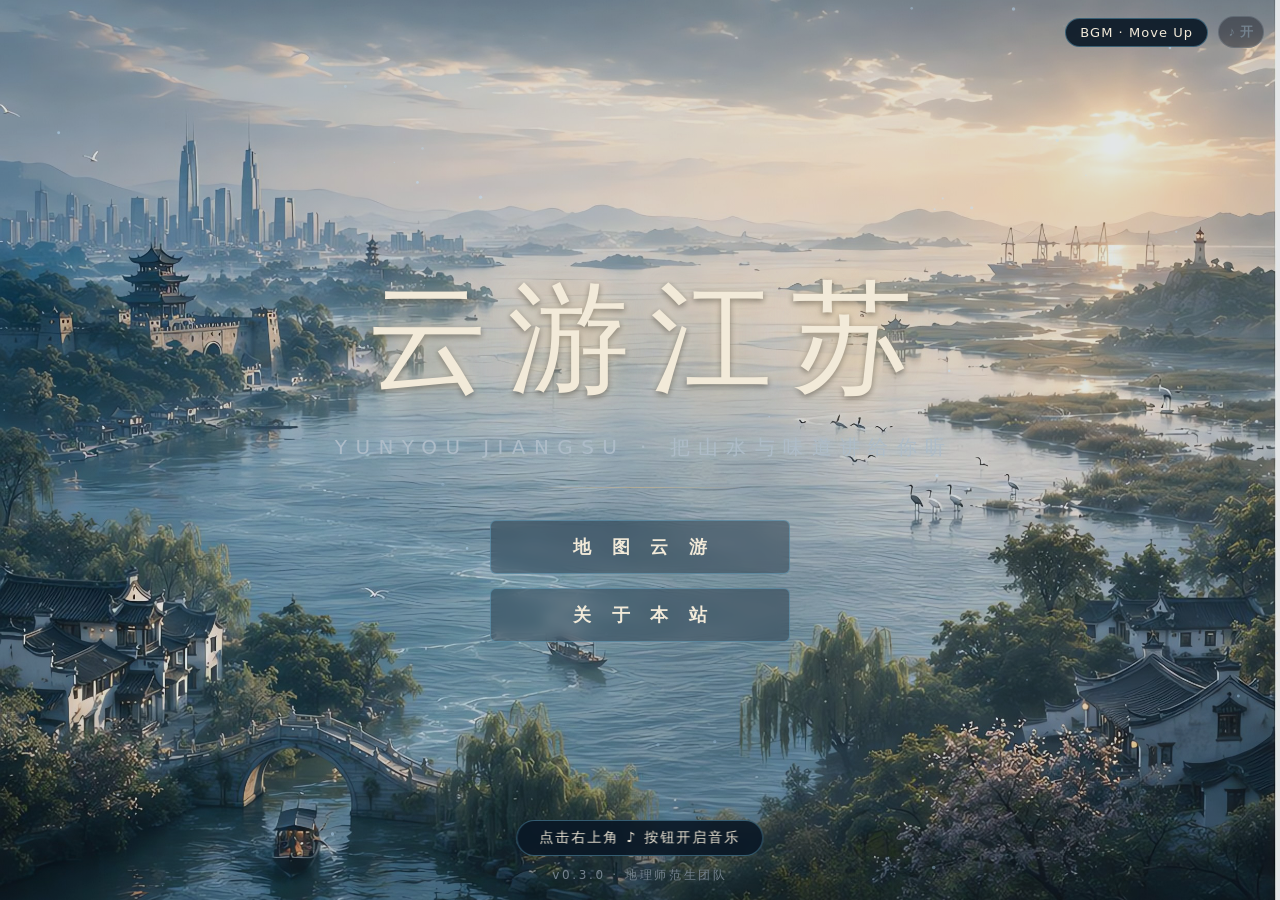
==== index.html @ f04513d7 "auto update" ====
<!DOCTYPE html>
<html lang="zh-CN">
<head>
<meta charset="UTF-8">
<meta name="viewport" content="width=device-width, initial-scale=1.0">
<title>云游江苏 · 把山水与味道讲给你听</title>
<link rel="stylesheet" href="yunyou_style.css">
</head>
<body>

<!-- ========== 视图1：主菜单 ========== -->
<div id="viewMenu" class="view active">
  <div id="bg"></div>
  <div id="bgLeft"></div>
  <div id="bgRight"></div>
  <div id="bgSplit"></div>
  <canvas id="stars"></canvas>

  <div id="menu">
    <div id="logo">
      <h1 id="siteTitle">云游江苏</h1>
      <div class="en" id="siteSubtitle">YUNYOU JIANGSU · 把山水与味道讲给你听</div>
    </div>
    <div id="buttons">
      <a class="btn view-link" data-view="viewMap" href="#">地 图 云 游</a>
      <a class="btn view-link" data-view="viewAbout" href="#">关 于 本 站</a>
    </div>
  </div>

  <div id="version"><span id="versionText">v0.3.0 · 地理师范生团队</span></div>  <div id="bgmTip">点击右上角 ♪ 按钮开启音乐</div>

  <div id="musicBar">
    <span class="musicName">BGM · Move Up</span>
    <button id="musicBtn" type="button" aria-pressed="false">♪ 开</button>
  </div>
</div>

<!-- ========== 视图2：地图云游（SVG 江苏示意图） ========== -->
<div id="viewMap" class="view">
  <div id="topBar">
    <button id="backBtn" type="button">← 返回</button>
    <span id="mapHint">点击地图上的城市节点，进入它的风景 / 美食 / 故事</span>
    <div id="musicBar">
      <span class="musicName">BGM · Move Up</span>
      <button id="musicBtn" type="button" aria-pressed="false">♪ 开</button>
    </div>
  </div>

  <div id="mapWrap">
    <svg id="jsMap" viewBox="0 0 680 560" role="img" aria-label="江苏省示意地图，十三个地级市节点可点击">
      <defs>
        <radialGradient id="cityGlow" cx="50%" cy="50%" r="50%">
          <stop offset="0%" stop-color="#7ff0c8" stop-opacity="0.9"/>
          <stop offset="100%" stop-color="#7ff0c8" stop-opacity="0"/>
        </radialGradient>
        <linearGradient id="water" x1="0" y1="0" x2="0" y2="1">
          <stop offset="0%" stop-color="#123c55"/>
          <stop offset="100%" stop-color="#0a1f30"/>
        </linearGradient>
      </defs>

      <rect x="30" y="30" width="620" height="500" rx="18" fill="url(#water)" stroke="rgba(140,200,255,0.25)"/>

        <g id="grid" stroke="rgba(140,200,255,0.08)" stroke-width="0.5">
        <line x1="30" y1="130" x2="650" y2="130"/>
        <line x1="30" y1="230" x2="650" y2="230"/>
        <line x1="30" y1="330" x2="650" y2="330"/>
        <line x1="30" y1="430" x2="650" y2="430"/>
        <line x1="180" y1="30" x2="180" y2="530"/>
        <line x1="330" y1="30" x2="330" y2="530"/>
        <line x1="480" y1="30" x2="480" y2="530"/>
      </g>

      <text x="630" y="60" text-anchor="end" fill="rgba(220,240,255,0.75)" font-size="15" letter-spacing="6">江 苏 省 示 意 图</text>
      <text x="630" y="84" text-anchor="end" fill="rgba(160,200,235,0.55)" font-size="12" letter-spacing="2">十三个地级市 · 点击城市云游</text>

      <g id="cityRegions"></g>
    </svg>

    <div id="cityList">
      <div class="list-title">快速直达</div>
      <div id="cityListBtns"></div>
      <div class="list-note">十三城 · 山水与味道，点击开始云游</div>
    </div>
  </div>
</div>

<!-- ========== 视图3：城市详情 ========== -->
<div id="viewCity" class="view">
  <div id="topBar">
    <button id="backBtn2" type="button">← 返回地图</button>
    <span id="cityTitle"></span>
    <div id="musicBar">
      <span class="musicName">BGM · Move Up</span>
      <button id="musicBtn" type="button" aria-pressed="false">♪ 开</button>
    </div>
  </div>

  <div id="cityBody">
    <div id="cityHero">
      <h2 id="heroName"></h2>
      <p id="heroTag"></p>
    </div>

    <div id="tabBar" role="tablist" aria-label="城市内容分类">
      <button class="tab-btn active" data-tab="scenery" type="button" role="tab" aria-selected="true">风 景</button>
      <button class="tab-btn" data-tab="food" type="button" role="tab" aria-selected="false">美 食</button>
      <button class="tab-btn" data-tab="story" type="button" role="tab" aria-selected="false">文 化 故 事</button>
    </div>

    <div id="tabContent"></div>
  </div>
</div>

<!-- ========== 视图4：关于本站 ========== -->
<div id="viewAbout" class="view">
  <div id="topBar">
    <button id="backBtn3" type="button">← 返回</button>
    <span id="aboutTitle">关 于 本 站</span>
    <div id="musicBar">
      <span class="musicName">BGM · Move Up</span>
      <button id="musicBtn" type="button" aria-pressed="false">♪ 开</button>
    </div>
  </div>
  <div id="aboutBody">
    <h2>云游江苏</h2>
    <p class="about-p">一张会讲地理故事的地图。我们用"水土 → 物产 → 饮食 → 文化"的视角，把江苏十三市的山水、味道与故事串起来——让没时间远行的人，也能在几分钟里云游一座城，得到片刻喘息。</p>
    <h3>为什么是"地理叙事"？</h3>
    <p class="about-p">苏州的松鼠鳜鱼为什么鲜？因为太湖、阳澄湖的活水与丰茂水草。高邮的咸鸭蛋为什么出名？因为高邮湖的散养与麻鸭品种。每一道风味背后都有山水的原因，这就是地理——而我们，是一群学地理、也将成为地理老师的人。</p>
    <h3>项目信息</h3>
    <p class="about-p">本项目为"建行杯"江苏大学生创新大赛（2026）高教主赛道 · 本科生创意组参赛项目。网站为纯静态离线实现，无外部地图依赖，数据为团队原创采集整理。</p>
    <h3>资源与版权说明</h3>
    <p class="about-p" id="copyrightText" style="white-space:pre-line"></p>
    <div id="aboutEnd">— 云游江苏 · 把山水与味道讲给你听 —</div>
  </div>
</div>

<!-- 背景音乐：全局唯一，跨视图始终存活 -->
<audio id="bgm" loop preload="auto"></audio>

<!-- 未开通城市提示 -->
<div id="toast"></div>

<script src="city_data.js"></script>
<script src="cloud_data.js"></script>
<script src="jiangsu_map.js"></script>
<script src="songs.js"></script>
<script src="site_config.js"></script>
<script src="yunyou_script.js"></script>
</body>
</html>
---- yunyou_style.css ----
/* ===== 云游江苏 样式（UI 重构版 · 深色水墨 + 暖金） ===== */

/* ===== 设计 Token ===== */
:root {
  /* 墨色背景层 */
  --ink-900: #0a1116;   /* 页面最深底 */
  --ink-800: #10202c;   /* 中层 */
  --ink-700: #162a3a;   /* 浅层 / 渐变 */
  /* 表面（卡片 / 面板） */
  --surface: rgba(24, 42, 56, 0.6);
  --surface-strong: rgba(10, 24, 38, 0.92);
  /* 主色 · 水墨青 */
  --teal: #6fb8d8;
  --teal-soft: rgba(111, 184, 216, 0.35);
  --teal-border: rgba(111, 184, 216, 0.42);
  /* 强调 · 暖金 */
  --gold: #e0bf85;
  --gold-soft: rgba(224, 191, 133, 0.5);
  /* 辅助 · 茶色 */
  --tea: #b08a5e;
  /* 文字色阶 */
  --text: #f2ead9;      /* 主文字 · 米白 */
  --text-2: #aebcc8;    /* 次文字 */
  --text-3: #74828e;    /* 弱文字 / 说明 */
  /* 语义色（降饱和，融入水墨） */
  --ok: #6fbf9a;
  --warn: #dda45c;
  --err: #cf7a6c;
  /* 字号刻度（8px 基线） */
  --fs-12: 12px;
  --fs-14: 14px;
  --fs-16: 16px;
  --fs-20: 20px;
  --fs-24: 24px;
  --fs-32: 32px;
  --fs-40: 40px;
  --fs-48: 48px;
}

* { margin: 0; padding: 0; box-sizing: border-box; }
html, body {
  width: 100%; height: 100%;
  background: var(--ink-900);
  font-family: -apple-system, "PingFang SC", "Microsoft YaHei", "Hiragino Sans GB", system-ui, sans-serif;
  color: var(--text);
  -webkit-font-smoothing: antialiased;
}

/* ===== 视图切换（!important 压过 #viewMap 等的 ID 级 display 设置） ===== */
.view { display: none !important; }
.view.active { display: block !important; }
.view.active#viewMap, .view.active#viewCity { display: flex !important; }

/* ===== 字体：马善政毛笔楷书（免费商用，仅作品牌字） ===== */
@font-face {
  font-family: "MaShanZheng";
  src: url("fonts/MaShanZheng.ttf") format("truetype");
  font-display: swap;
}

/* ===== 主菜单（水墨江南 · 明亮版） ===== */
#viewMenu { height: 100vh; height: 100dvh; position: relative; overflow: hidden; }
#bg {
  position: fixed; inset: 0; z-index: 0;
  background:
    radial-gradient(ellipse at 50% 22%, rgba(92, 132, 152, 0.42) 0%, transparent 55%),
    linear-gradient(to bottom, #1f3544 0%, #142833 45%, #0d1c26 100%);
}
#bg::after {
  content: ''; position: absolute; inset: 0;
  background:
    radial-gradient(ellipse at 20% 80%, rgba(120, 170, 150, 0.14) 0%, transparent 50%),
    radial-gradient(ellipse at 80% 85%, rgba(214, 178, 124, 0.14) 0%, transparent 50%);
}
#bgLeft, #bgRight {
  position: fixed; top: 0; bottom: 0;
  width: 58%;
  background-repeat: no-repeat;
  background-size: cover;
  z-index: 1;
  opacity: 0;
  pointer-events: none;
  transition: opacity 0.9s ease, filter 0.9s ease;
  filter: saturate(0.92) brightness(0.96);
}
#bgLeft.loaded, #bgRight.loaded { opacity: 0.85; }
#bgLeft, #bgRight { display: none; }
/* 主界面背景：电脑端用第三张左半（水乡古镇），手机端用右半（水天辽阔） */
#bgSplit {
  position: fixed; inset: 0; z-index: 1;
  background: url("bg/main_split_left.jpg") center / cover no-repeat;
  opacity: 0;
  pointer-events: none;
  transition: opacity 0.9s ease;
  filter: saturate(0.95) brightness(1.02);
}
#bgSplit.loaded { opacity: 0.88; }
#stars { position: fixed; inset: 0; z-index: 2; pointer-events: none; opacity: 0.6; }

/* 中央内容区 */
#menu {
  position: relative; z-index: 5; height: 100%;
  display: flex; flex-direction: column;
  align-items: center; justify-content: center;
  gap: clamp(18px, 3.5vh, 34px);
  padding: 0 20px;
}
#logo { text-align: center; user-select: none; animation: logoIn 1.1s ease-out both; }
#logo h1 {
  font-family: "MaShanZheng", "KaiTi", "STKaiti", "楷体", serif;
  font-size: clamp(3.4rem, 10vw, 7.6rem);
  letter-spacing: 0.16em; text-indent: 0.16em;
  font-weight: normal;
  color: var(--text);
  text-shadow:
    0 0 14px rgba(255, 244, 214, 0.5),
    0 0 44px rgba(200, 160, 96, 0.5),
    0 2px 6px rgba(0, 0, 0, 0.55);
}
#logo .en {
  margin-top: 12px;
  font-size: clamp(0.82rem, 2vw, 1.25rem);
  letter-spacing: 0.42em; text-indent: 0.42em;
  color: var(--text-2);
  text-shadow: 0 0 10px rgba(140, 190, 220, 0.4);
}
/* 标题与按钮之间的装饰分隔 */
#logo::after {
  content: ''; display: block;
  width: min(220px, 40vw); height: 1px; margin: 26px auto 0;
  background: linear-gradient(to right, transparent, var(--gold-soft), transparent);
}
@keyframes logoIn {
  from { opacity: 0; transform: translateY(18px) scale(1.04); filter: blur(8px); }
  to   { opacity: 1; transform: translateY(0) scale(1); filter: blur(0); }
}

/* 按钮区 */
#buttons { display: flex; flex-direction: column; gap: 14px; width: min(300px, 70vw); }
.btn {
  display: block; width: 100%; padding: 14px 0;
  font-size: clamp(0.92rem, 2.2vw, 1.1rem);
  font-weight: 600; letter-spacing: 0.42em; text-indent: 0.42em;
  color: var(--text); text-align: center; text-decoration: none;
  background: rgba(20, 40, 56, 0.42);
  border: 1px solid var(--teal-border);
  border-radius: 6px;
  backdrop-filter: blur(6px);
  cursor: pointer;
  transition: transform 0.28s cubic-bezier(0.4, 0, 0.2, 1), background 0.28s ease, border-color 0.28s ease, box-shadow 0.28s ease;
  animation: btnIn 0.55s ease-out both;
  position: relative; overflow: hidden;
}
.btn::before {
  content: ''; position: absolute; inset: 0;
  background: linear-gradient(105deg, transparent 40%, rgba(255, 244, 214, 0.12) 50%, transparent 60%);
  transform: translateX(-100%);
  transition: transform 0.6s ease;
}
.btn:hover::before, .btn:focus-visible::before { transform: translateX(100%); }
.btn:nth-child(1) { animation-delay: 0.2s; }
.btn:nth-child(2) { animation-delay: 0.38s; }
@keyframes btnIn {
  from { opacity: 0; transform: translateY(16px); }
  to   { opacity: 1; transform: translateY(0); }
}
.btn:hover, .btn:focus-visible {
  background: rgba(46, 96, 130, 0.55);
  border-color: var(--gold-soft);
  color: #fff;
  box-shadow: 0 0 22px rgba(120, 150, 170, 0.4), inset 0 0 14px rgba(120, 170, 200, 0.2);
  transform: translateY(-2px);
  outline: none;
}
.btn:active { transform: translateY(0); }

/* 底部信息条 */
#version {
  position: fixed; left: 0; right: 0; bottom: 16px; z-index: 2;
  text-align: center;
  font-size: var(--fs-12); letter-spacing: 0.22em;
  color: var(--text-3); user-select: none;
}
#version a { color: inherit; text-decoration: none; border-bottom: 1px dotted var(--text-3); }
#version a:hover { color: var(--text-2); border-bottom-style: solid; }

/* ===== BGM 提示与音乐条 ===== */
#bgmTip {
  position: fixed; left: 50%; bottom: 44px; transform: translateX(-50%);
  z-index: 3;
  padding: 8px 22px; font-size: var(--fs-14); letter-spacing: 0.15em;
  color: var(--text);
  background: var(--surface-strong);
  border: 1px solid var(--teal-border);
  border-radius: 20px; backdrop-filter: blur(4px);
  cursor: pointer; animation: tipPulse 2s ease-in-out infinite;
  transition: opacity 0.6s ease;
}
@keyframes tipPulse { 0%,100% { opacity: 0.75; } 50% { opacity: 1; } }
#bgmTip.hidden { opacity: 0; pointer-events: none; }

#musicBar {
  position: fixed; top: 16px; right: 16px; z-index: 30;
  display: flex; align-items: center; gap: 10px;
}
.musicName {
  font-size: 13px; letter-spacing: 0.08em;
  color: var(--text);
  background: var(--surface-strong);
  border: 1px solid var(--teal-border);
  border-radius: 16px; padding: 6px 14px;
  backdrop-filter: blur(4px); user-select: none;
}
.musicName:hover { background: rgba(46, 96, 130, 0.5); border-color: var(--gold-soft); }
#musicBtn {
  width: 46px; height: 32px;
  font-size: 13px; font-weight: 700; letter-spacing: 0.05em;
  color: var(--text);
  background: var(--surface-strong);
  border: 1px solid var(--teal-border);
  border-radius: 16px; backdrop-filter: blur(4px);
  cursor: pointer; transition: all 0.25s ease;
}
#musicBtn:hover { background: rgba(46, 96, 130, 0.55); border-color: var(--gold-soft); box-shadow: 0 0 12px rgba(120, 160, 190, 0.5); }
#musicBtn.off { color: var(--text-3); background: rgba(30, 35, 45, 0.5); border-color: rgba(150, 165, 180, 0.3); }

/* ===== 选歌面板 ===== */
#songPicker {
  position: fixed; z-index: 99;
  min-width: 190px; max-width: 260px;
  padding: 8px;
  background: var(--surface-strong);
  border: 1px solid var(--teal-border);
  border-radius: 10px;
  backdrop-filter: blur(8px);
  box-shadow: 0 8px 30px rgba(0, 0, 0, 0.5);
}
.song-pick-item {
  display: block; width: 100%; text-align: left;
  padding: 8px 12px; margin-bottom: 4px;
  font-size: 13px; letter-spacing: 0.05em;
  color: var(--text);
  background: rgba(16, 38, 56, 0.6);
  border: 1px solid var(--teal-soft);
  border-radius: 8px; cursor: pointer;
  transition: all 0.2s ease;
}
.song-pick-item:last-child { margin-bottom: 0; }
.song-pick-item:hover { background: rgba(46, 96, 130, 0.55); }
.song-pick-item.active {
  background: rgba(56, 120, 160, 0.6);
  border-color: var(--gold-soft);
  box-shadow: 0 0 10px rgba(120, 160, 190, 0.4);
}

/* ===== 顶部栏（地图/城市/关于视图共用） ===== */
#topBar {
  position: sticky; top: 0; z-index: 20;
  display: flex; align-items: center; justify-content: space-between;
  padding: 12px 18px;
  background: var(--surface-strong);
  backdrop-filter: blur(8px);
  border-bottom: 1px solid var(--teal-border);
}
#topBar button, #topBar #musicBar { position: static; }
#topBar #musicBar { display: flex; }
#backBtn, #backBtn2, #backBtn3 {
  padding: 8px 18px; font-size: var(--fs-14); font-weight: 700; letter-spacing: 0.1em;
  color: var(--text); text-decoration: none;
  background: var(--surface-strong);
  border: 1px solid var(--teal-border);
  border-radius: 18px; cursor: pointer; transition: all 0.25s ease;
}
#backBtn:hover, #backBtn2:hover, #backBtn3:hover { background: rgba(46, 96, 130, 0.55); box-shadow: 0 0 12px rgba(120, 160, 190, 0.5); }
#mapHint, #cityTitle, #aboutTitle {
  font-size: var(--fs-14); letter-spacing: 0.1em;
  color: var(--text-2);
}

/* ===== 地图视图 ===== */
#viewMap { height: 100vh; height: 100dvh; flex-direction: column; background: linear-gradient(to bottom, rgba(13,28,38,0.72) 0%, rgba(13,28,38,0.66) 100%), url("bg/main_desktop.jpg") center / cover no-repeat; overflow: hidden; }
#mapWrap {
  flex: 1; display: flex; align-items: center; justify-content: center;
  gap: 24px; padding: 20px 40px;
}
#jsMap { width: min(78vw, 720px); height: auto; display: block; }

/* ===== 市级边界区域 ===== */
.region { cursor: pointer; }
.region path { transition: fill 0.25s ease; }
.region:hover path { fill: #2b4a66; }
/* 未开通城市：灰色锁定态，无 hover 反馈 */
.region.locked path { fill: #3a4048; stroke: rgba(160,170,180,0.35); }
.region.locked:hover path { fill: #3a4048; }
/* ===== 顶层城市标签 ===== */
.region-label-g { cursor: pointer; }
.region-label-g:hover rect { fill: rgba(43, 74, 102, 0.92); }
.region-label-g.locked { cursor: not-allowed; }
.region-label-g.locked rect { fill: rgba(28, 32, 38, 0.9); stroke: rgba(150,158,168,0.35); }
.region-label-g.locked:hover rect { fill: rgba(28, 32, 38, 0.9); }
.region-label-g.locked .region-label { fill: #7c838c; }
.region-label {
  fill: #eaf4f7; font-size: 13px; letter-spacing: 1px;
  font-weight: 700; pointer-events: none;
}

#cityList {
  width: 190px; padding: 14px 16px;
  background: var(--surface-strong);
  border: 1px solid var(--teal-border);
  border-radius: 12px; backdrop-filter: blur(6px);
}
.list-title { font-size: 13px; font-weight: 700; letter-spacing: 0.2em; color: var(--text); margin-bottom: 10px; }
#cityListBtns { display: flex; flex-direction: column; gap: 6px; max-height: 380px; overflow-y: auto; }
.city-li {
  padding: 7px 12px; font-size: 13px; letter-spacing: 0.15em;
  color: var(--text-2); text-align: left;
  background: var(--surface);
  border: 1px solid var(--teal-soft);
  border-radius: 8px; cursor: pointer; transition: all 0.2s ease;
}
.city-li:hover { background: rgba(46, 96, 130, 0.55); border-color: var(--gold-soft); color: var(--text); }
.city-li.locked { background: rgba(40, 44, 50, 0.6); border-color: rgba(140,150,160,0.28); color: var(--text-3); cursor: not-allowed; }
.city-li.locked:hover { background: rgba(40, 44, 50, 0.6); border-color: rgba(140,150,160,0.28); color: var(--text-3); }
.list-note { margin-top: 12px; font-size: var(--fs-12); line-height: 1.6; color: var(--text-3); }

/* 未开通城市提示 toast */
#toast {
  position: fixed; left: 50%; bottom: 9vh;
  transform: translate(-50%, 16px);
  background: rgba(10, 18, 28, 0.94);
  border: 1px solid rgba(255, 205, 130, 0.55);
  color: #f5e9d8;
  font-size: 14px; letter-spacing: 0.06em;
  padding: 11px 22px; border-radius: 999px;
  box-shadow: 0 8px 30px rgba(0, 0, 0, 0.45);
  opacity: 0; pointer-events: none;
  transition: opacity 0.3s ease, transform 0.3s ease;
  z-index: 999;
}
#toast.show { opacity: 1; transform: translate(-50%, 0); }

/* ===== 城市详情视图（头部固定，内容区内部滚动） ===== */
#viewCity { height: 100vh; height: 100dvh; flex-direction: column; background: linear-gradient(to bottom, rgba(13,28,38,0.72) 0%, rgba(13,28,38,0.66) 100%), url("bg/main_desktop.jpg") center / cover no-repeat; overflow: hidden; }
#cityBody {
  flex: 1; overflow-y: auto;
  width: 100%; max-width: 820px;
  margin: 0 auto; padding: 20px 20px 70px;
}
#cityHero { text-align: center; padding: 20px 0 26px; }
#heroName {
  font-size: clamp(2rem, 5vw, 3rem); font-weight: 900; letter-spacing: 0.18em;
  color: var(--text); text-shadow: 0 0 18px rgba(160, 200, 220, 0.6), 0 0 50px rgba(120, 150, 170, 0.35);
}
#heroTag { margin-top: 12px; font-size: var(--fs-16); letter-spacing: 0.12em; color: var(--text-2); }

#tabBar {
  display: flex; gap: 10px; justify-content: center;
  margin: 10px 0 30px;
}
.tab-btn {
  padding: 10px 26px; font-size: var(--fs-14); font-weight: 700; letter-spacing: 0.2em;
  color: var(--text-2);
  background: var(--surface);
  border: 1px solid var(--teal-soft);
  border-radius: 24px; cursor: pointer; transition: all 0.25s ease;
}
.tab-btn:hover { background: rgba(46, 96, 130, 0.45); color: var(--text); }
.tab-btn.active {
  color: #fff;
  background: rgba(56, 120, 160, 0.6);
  border-color: var(--gold-soft);
  box-shadow: 0 0 14px rgba(120, 160, 190, 0.4);
}

.card {
  background: var(--surface);
  border: 1px solid var(--teal-soft);
  border-radius: 14px;
  padding: 20px 22px;
  margin-bottom: 16px;
  animation: cardIn 0.4s ease-out both;
}
@keyframes cardIn { from { opacity: 0; transform: translateY(10px); } to { opacity: 1; transform: translateY(0); } }
.card h3 { font-size: var(--fs-20); font-weight: 700; letter-spacing: 0.08em; color: var(--teal); margin-bottom: 8px; }
.card .card-img { margin: 4px 0 10px; position: relative; width: 100%; aspect-ratio: 16 / 9; overflow: hidden; border-radius: 10px; border: 1px solid var(--teal-soft); }
.card .card-img img { width: 100%; height: 100%; object-fit: cover; display: block; }
/* 多图画廊：箭头 + 圆点 */
.g-prev, .g-next {
  position: absolute; top: 50%; transform: translateY(-50%);
  width: 32px; height: 32px; border-radius: 50%;
  border: 1px solid rgba(190,225,255,0.45); background: rgba(6,18,34,0.55);
  color: #eaf4f7; font-size: 18px; line-height: 1; cursor: pointer;
  display: flex; align-items: center; justify-content: center;
  transition: background 0.2s ease;
}
.g-prev:hover, .g-next:hover { background: rgba(43,74,102,0.85); }
.g-prev { left: 8px; }
.g-next { right: 8px; }
.g-dots {
  position: absolute; bottom: 8px; left: 0; right: 0;
  display: flex; justify-content: center; gap: 6px;
}
.g-dots .dot { width: 7px; height: 7px; border-radius: 50%; background: rgba(220,240,255,0.4); transition: background 0.2s ease; }
.g-dots .dot.active { background: #ffd98a; }
.card p { font-size: var(--fs-16); line-height: 1.9; color: var(--text); }

#tabContent { min-height: 120px; }
#tabContent.has-bg {
  border-radius: 16px;
  padding: 18px;
  border: 1px solid var(--teal-soft);
}
.empty-tip {
  text-align: center; padding: 60px 20px;
  font-size: var(--fs-14); letter-spacing: 0.15em; color: var(--text-3);
}
.tab-loading {
  display: flex; align-items: center; justify-content: center; gap: 12px;
  min-height: 200px;
  font-size: var(--fs-14); letter-spacing: 0.2em; color: var(--text-2);
}
.tab-loading .spinner {
  width: 18px; height: 18px;
  border: 2px solid var(--teal-soft);
  border-top-color: var(--gold);
  border-radius: 50%;
  animation: spin 0.8s linear infinite;
}
@keyframes spin { to { transform: rotate(360deg); } }

/* ===== 关于视图 ===== */
#viewAbout { min-height: 100vh; min-height: 100dvh; height: 100dvh; background: linear-gradient(to bottom, rgba(13,28,38,0.72) 0%, rgba(13,28,38,0.66) 100%), url("bg/main_desktop.jpg") center / cover no-repeat; }
#aboutBody { max-width: 720px; margin: 0 auto; padding: 34px 24px 80px; }
#aboutBody h2 {
  font-size: var(--fs-32); font-weight: 900; letter-spacing: 0.15em; color: var(--text);
  text-shadow: 0 0 18px rgba(160, 200, 220, 0.5);
  text-align: center; margin-bottom: 22px;
}
#aboutBody h3 { font-size: var(--fs-16); font-weight: 700; letter-spacing: 0.1em; color: var(--teal); margin: 26px 0 10px; }
.about-p { font-size: var(--fs-16); line-height: 2; color: var(--text); text-indent: 2em; }
#aboutEnd { text-align: center; margin-top: 46px; font-size: 13px; letter-spacing: 0.2em; color: var(--text-3); }

/* ===== 移动优先适配 ===== */
/* 平板及以下（≤992px） */
@media (max-width: 992px) {
  #bgLeft, #bgRight { width: 50%; }
  #mapWrap { gap: 16px; padding: 16px 24px; }
}

/* 手机（<768px）主适配 */
@media (max-width: 768px) {
  /* 顶栏精简：BGM 歌名收起、只留按钮 */
  #topBar { padding: 10px 12px; }
  .musicName { display: none; }
  #musicBar { gap: 6px; }
  #backBtn, #backBtn2, #backBtn3 { padding: 10px 14px; font-size: var(--fs-12); letter-spacing: 0.06em; }
  #mapHint, #cityTitle, #aboutTitle { font-size: var(--fs-12); letter-spacing: 0.05em; }

  /* 主界面：手机端用第三张右半（水天辽阔） */
  #bgSplit { background: url("bg/main_split_right.jpg") center 40% / cover no-repeat; opacity: 0.95; }
  #bg { background:
    radial-gradient(ellipse at 50% 30%, rgba(0,0,0,0) 0%, rgba(0,0,0,0.25) 100%),
    linear-gradient(to bottom, transparent 0%, transparent 40%, rgba(13,28,38,0.35) 100%); }
  /* 中央文字阴影增强可读性 */
  #logo h1 { text-shadow: 0 2px 14px rgba(0,0,0,0.55); }
  .btn { box-shadow: 0 2px 12px rgba(0,0,0,0.45); }
  /* 地图/城市/关于页：手机端换用 main_mobile 背景 */
  #viewMap, #viewCity, #viewAbout {
    background: linear-gradient(to bottom, rgba(13,28,38,0.70) 0%, rgba(13,28,38,0.64) 100%), url("bg/main_mobile.jpg") center / cover no-repeat;
  }
  #logo h1 { font-size: clamp(2.4rem, 13vw, 4rem); }
  #logo .en { letter-spacing: 0.22em; text-indent: 0.22em; }
  #buttons { width: min(320px, 86vw); gap: 12px; }
  .btn { padding: 16px 0; }

  /* 地图页：纵向 + 城市列表改底部横向胶囊 */
  #mapWrap { flex-direction: column; gap: 12px; padding: 12px; }
  #jsMap { width: min(96vw, 520px); }
  #cityList { width: 100%; padding: 10px 12px; border-radius: 14px; }
  .list-title { display: none; }
  #cityListBtns { flex-direction: row; flex-wrap: nowrap; overflow-x: auto; gap: 8px; max-height: none; padding-bottom: 4px; -webkit-overflow-scrolling: touch; }
  .city-li { flex: 0 0 auto; padding: 10px 16px; white-space: nowrap; }
  .list-note { display: none; }

  /* 城市页：三栏 tab 可横滑 + 卡片单列紧凑 */
  #cityBody { padding: 16px 14px 60px; }
  #cityHero { padding: 14px 0 18px; }
  #heroTag { font-size: var(--fs-14); }
  #tabBar { gap: 8px; margin: 8px 0 20px; overflow-x: auto; justify-content: flex-start; -webkit-overflow-scrolling: touch; }
  .tab-btn { flex: 0 0 auto; padding: 12px 20px; }
  .card { padding: 16px; }
  .card h3 { font-size: var(--fs-16); }
  .card p { font-size: 15px; }
  .card .card-img { aspect-ratio: 16 / 9; }

  /* 关于 */
  #aboutBody { padding: 24px 18px 60px; }
  #aboutBody h2 { font-size: var(--fs-24); }
}

/* 小手机（<576px）微调 */
@media (max-width: 576px) {
  #logo h1 { font-size: clamp(2.2rem, 12vw, 3.2rem); }
  .btn { letter-spacing: 0.3em; text-indent: 0.3em; }
  #version { font-size: 11px; letter-spacing: 0.15em; }
}

/* 触控目标 ≥44px（仅触摸设备，不影响桌面 hover） */
@media (pointer: coarse) {
  .btn, .tab-btn, .city-li, #backBtn, #backBtn2, #backBtn3, #musicBtn, .musicName {
    min-height: 44px;
  }
  #musicBtn { width: 44px; }
}

/* 刘海屏安全区 */
@supports (padding: max(0px)) {
  #topBar { padding-left: max(12px, env(safe-area-inset-left)); padding-right: max(12px, env(safe-area-inset-right)); }
  #musicBar { top: max(16px, env(safe-area-inset-top)); }
  #version { bottom: max(16px, env(safe-area-inset-bottom)); }
}

/* ===== 焦点可见（键盘导航，WCAG 2.2） ===== */
:focus-visible {
  outline: 2px solid var(--gold);
  outline-offset: 2px;
}

/* ===== 减少动态偏好（无障碍） ===== */
@media (prefers-reduced-motion: reduce) {
  *, *::before, *::after {
    animation-duration: 0.01ms !important;
    animation-iteration-count: 1 !important;
    transition-duration: 0.01ms !important;
    scroll-behavior: auto !important;
  }
}
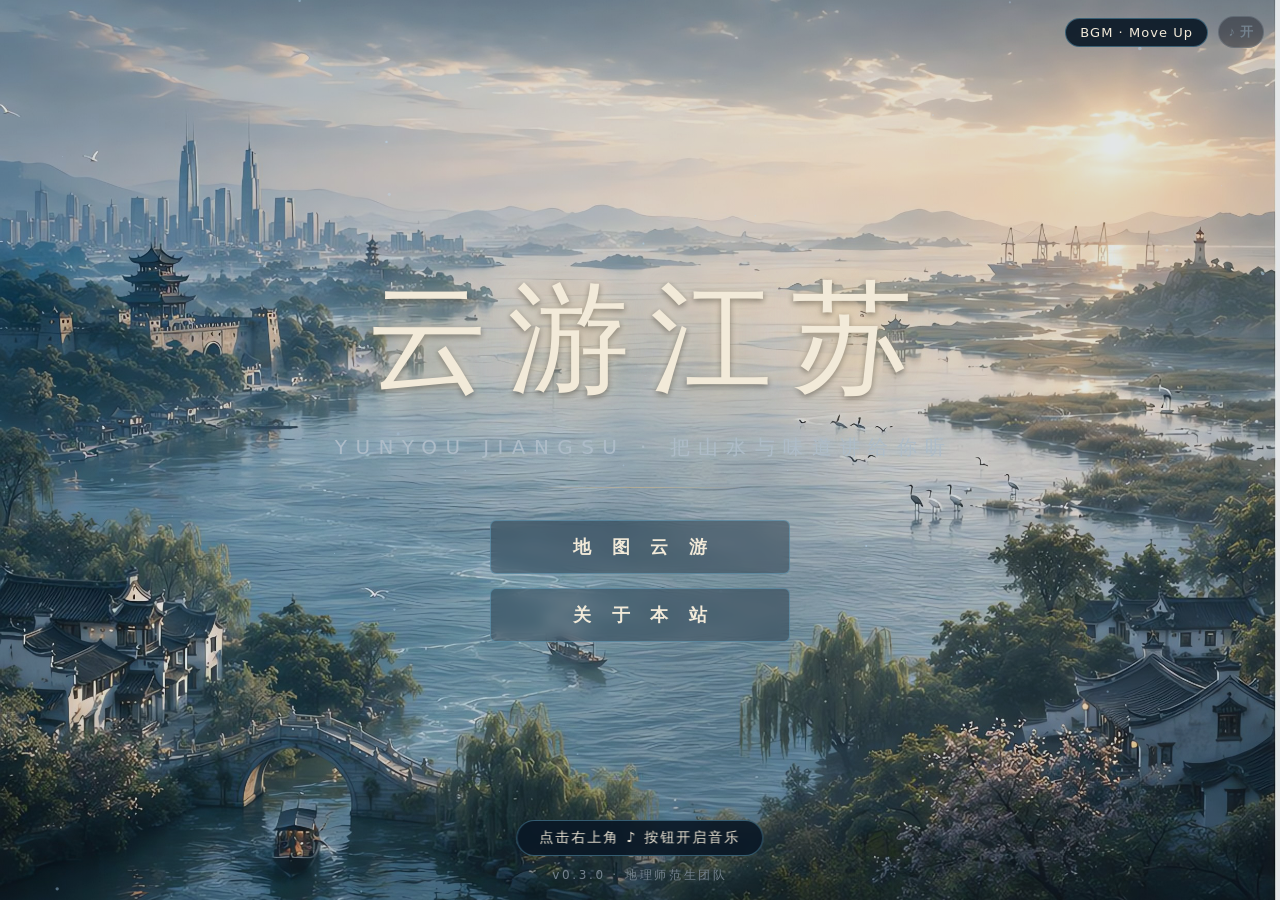
==== commit cc11718e: "auto update" ====
--- a/index.html
+++ b/index.html
@@ -142,6 +142,7 @@
 <div id="toast"></div>
 
 <script src="city_data.js"></script>
+<script src="nanjing_stories.js"></script>
 <script src="cloud_data.js"></script>
 <script src="jiangsu_map.js"></script>
 <script src="songs.js"></script>
--- a/yunyou_style.css
+++ b/yunyou_style.css
@@ -536,3 +536,113 @@
     scroll-behavior: auto !important;
   }
 }
+
+/* ===== 小故事按钮(卡片标题右侧) ===== */
+.card-head {
+  display: flex;
+  align-items: center;
+  justify-content: space-between;
+  gap: 10px;
+  margin-bottom: 8px;
+}
+.card-head h3 { margin-bottom: 0; }
+.story-btn {
+  flex: none;
+  padding: 4px 12px;
+  border: 1px solid var(--gold-soft);
+  border-radius: 999px;
+  background: transparent;
+  color: var(--gold);
+  font-size: 13px;
+  letter-spacing: 0.12em;
+  cursor: pointer;
+  transition: background 0.2s ease, color 0.2s ease, border-color 0.2s ease;
+}
+.story-btn:hover {
+  background: var(--gold-soft);
+  color: var(--ink-900);
+  border-color: var(--gold);
+}
+
+/* ===== 小故事弹窗 ===== */
+.story-mask {
+  position: fixed;
+  inset: 0;
+  z-index: 999;
+  display: flex;
+  align-items: center;
+  justify-content: center;
+  padding: 20px;
+  background: rgba(4, 10, 15, 0.78);
+  opacity: 0;
+  pointer-events: none;
+  transition: opacity 0.24s ease;
+}
+.story-mask.open { opacity: 1; pointer-events: auto; }
+.story-modal {
+  width: min(680px, 100%);
+  max-height: 82vh;
+  display: flex;
+  flex-direction: column;
+  background: var(--surface-strong);
+  border: 1px solid var(--teal-border);
+  border-radius: 14px;
+  box-shadow: 0 18px 50px rgba(0, 0, 0, 0.55);
+  overflow: hidden;
+}
+.story-head {
+  flex: none;
+  display: flex;
+  align-items: center;
+  justify-content: space-between;
+  gap: 12px;
+  padding: 14px 18px;
+  border-bottom: 1px solid rgba(111, 184, 216, 0.22);
+  background: rgba(10, 24, 38, 0.6);
+}
+.story-kicker {
+  font-size: var(--fs-16);
+  font-weight: 700;
+  letter-spacing: 0.08em;
+  color: var(--teal);
+}
+.story-close {
+  flex: none;
+  width: 32px;
+  height: 32px;
+  border: 1px solid var(--teal-border);
+  border-radius: 50%;
+  background: transparent;
+  color: var(--text-2);
+  font-size: 15px;
+  line-height: 1;
+  cursor: pointer;
+  transition: background 0.2s ease, color 0.2s ease;
+}
+.story-close:hover { background: var(--teal-soft); color: var(--ink-900); }
+.story-body {
+  overflow-y: auto;
+  padding: 18px 22px 24px;
+  scrollbar-width: thin;
+  scrollbar-color: var(--teal-soft) transparent;
+}
+.story-block + .story-block {
+  margin-top: 20px;
+  padding-top: 18px;
+  border-top: 1px dashed rgba(111, 184, 216, 0.25);
+}
+.story-block h4 {
+  font-size: var(--fs-18);
+  font-weight: 700;
+  letter-spacing: 0.06em;
+  color: var(--gold);
+  margin-bottom: 10px;
+}
+.story-block p {
+  font-size: var(--fs-16);
+  line-height: 2;
+  color: var(--text);
+  text-indent: 2em;
+  margin-bottom: 4px;
+}
+body.no-scroll { overflow: hidden; }
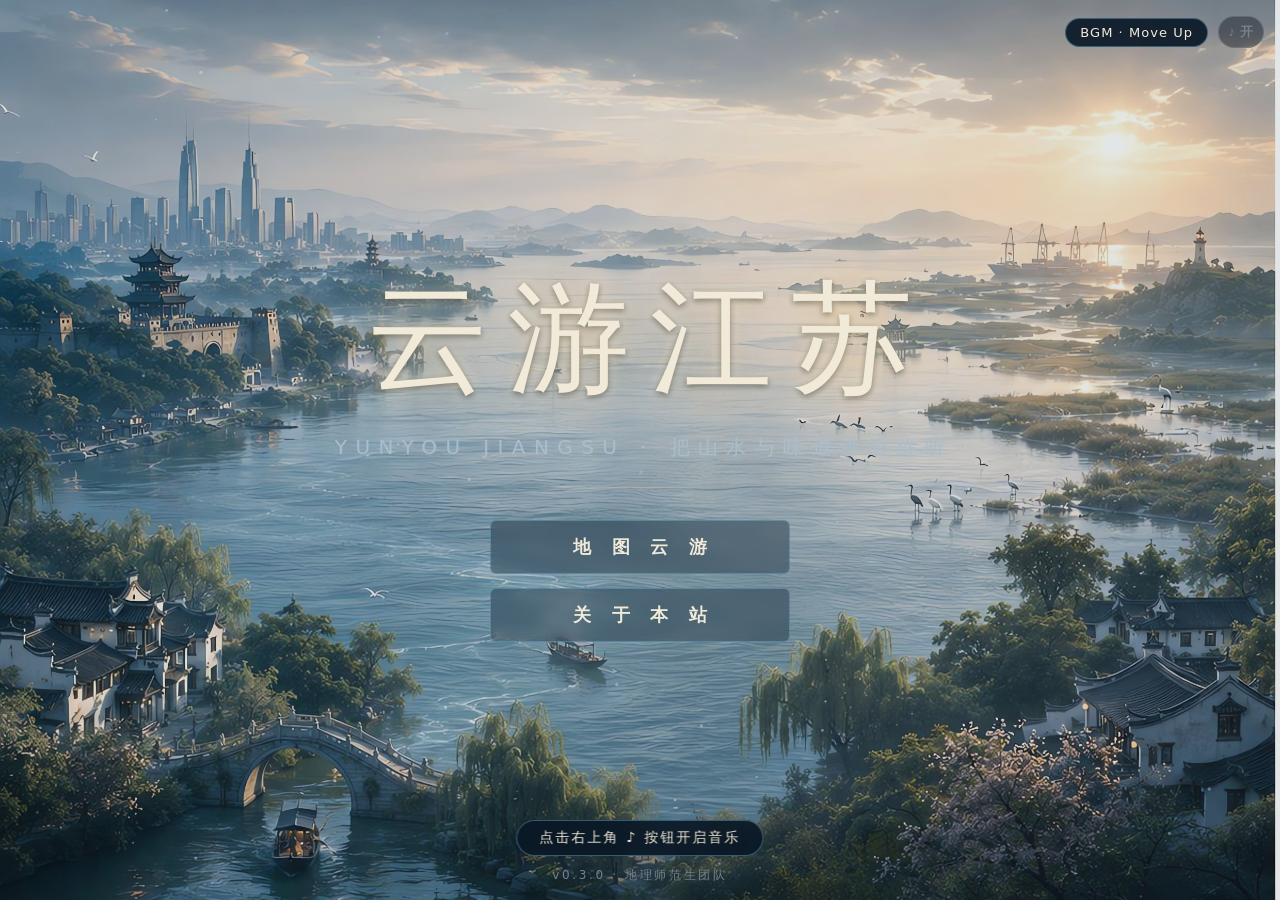
==== commit 1f958379: "cache-busting: add v=20260902 to all asset refs" ====
--- a/index.html
+++ b/index.html
@@ -4,7 +4,7 @@
 <meta charset="UTF-8">
 <meta name="viewport" content="width=device-width, initial-scale=1.0">
 <title>云游江苏 · 把山水与味道讲给你听</title>
-<link rel="stylesheet" href="yunyou_style.css">
+<link rel="stylesheet" href="yunyou_style.css?v=20260902">
 </head>
 <body>
 
@@ -141,12 +141,12 @@
 <!-- 未开通城市提示 -->
 <div id="toast"></div>
 
-<script src="city_data.js"></script>
-<script src="nanjing_stories.js"></script>
-<script src="cloud_data.js"></script>
-<script src="jiangsu_map.js"></script>
-<script src="songs.js"></script>
-<script src="site_config.js"></script>
-<script src="yunyou_script.js"></script>
+<script src="city_data.js?v=20260902"></script>
+<script src="nanjing_stories.js?v=20260902"></script>
+<script src="cloud_data.js?v=20260902"></script>
+<script src="jiangsu_map.js?v=20260902"></script>
+<script src="songs.js?v=20260902"></script>
+<script src="site_config.js?v=20260902"></script>
+<script src="yunyou_script.js?v=20260902"></script>
 </body>
 </html>
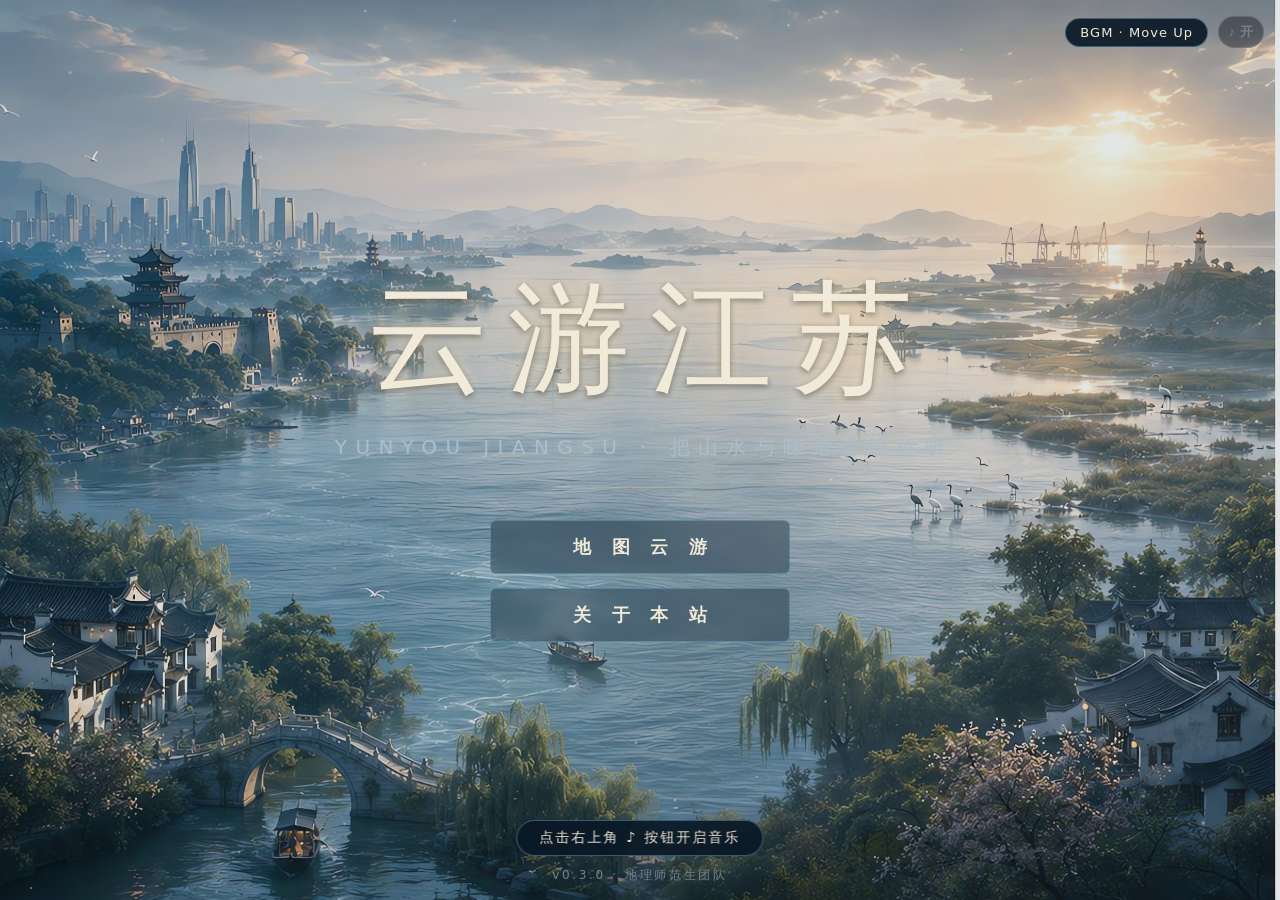
==== commit 0c282e79: "fix: disable cloud KV data override (stale 3-item nanjing was overriding new 4-item city_data.js); b" ====
--- a/index.html
+++ b/index.html
@@ -4,7 +4,7 @@
 <meta charset="UTF-8">
 <meta name="viewport" content="width=device-width, initial-scale=1.0">
 <title>云游江苏 · 把山水与味道讲给你听</title>
-<link rel="stylesheet" href="yunyou_style.css?v=20260902">
+<link rel="stylesheet" href="yunyou_style.css?v=20260903">
 </head>
 <body>
 
@@ -141,12 +141,12 @@
 <!-- 未开通城市提示 -->
 <div id="toast"></div>
 
-<script src="city_data.js?v=20260902"></script>
-<script src="nanjing_stories.js?v=20260902"></script>
-<script src="cloud_data.js?v=20260902"></script>
-<script src="jiangsu_map.js?v=20260902"></script>
-<script src="songs.js?v=20260902"></script>
-<script src="site_config.js?v=20260902"></script>
-<script src="yunyou_script.js?v=20260902"></script>
+<script src="city_data.js?v=20260903"></script>
+<script src="nanjing_stories.js?v=20260903"></script>
+<script src="cloud_data.js?v=20260903"></script>
+<script src="jiangsu_map.js?v=20260903"></script>
+<script src="songs.js?v=20260903"></script>
+<script src="site_config.js?v=20260903"></script>
+<script src="yunyou_script.js?v=20260903"></script>
 </body>
 </html>
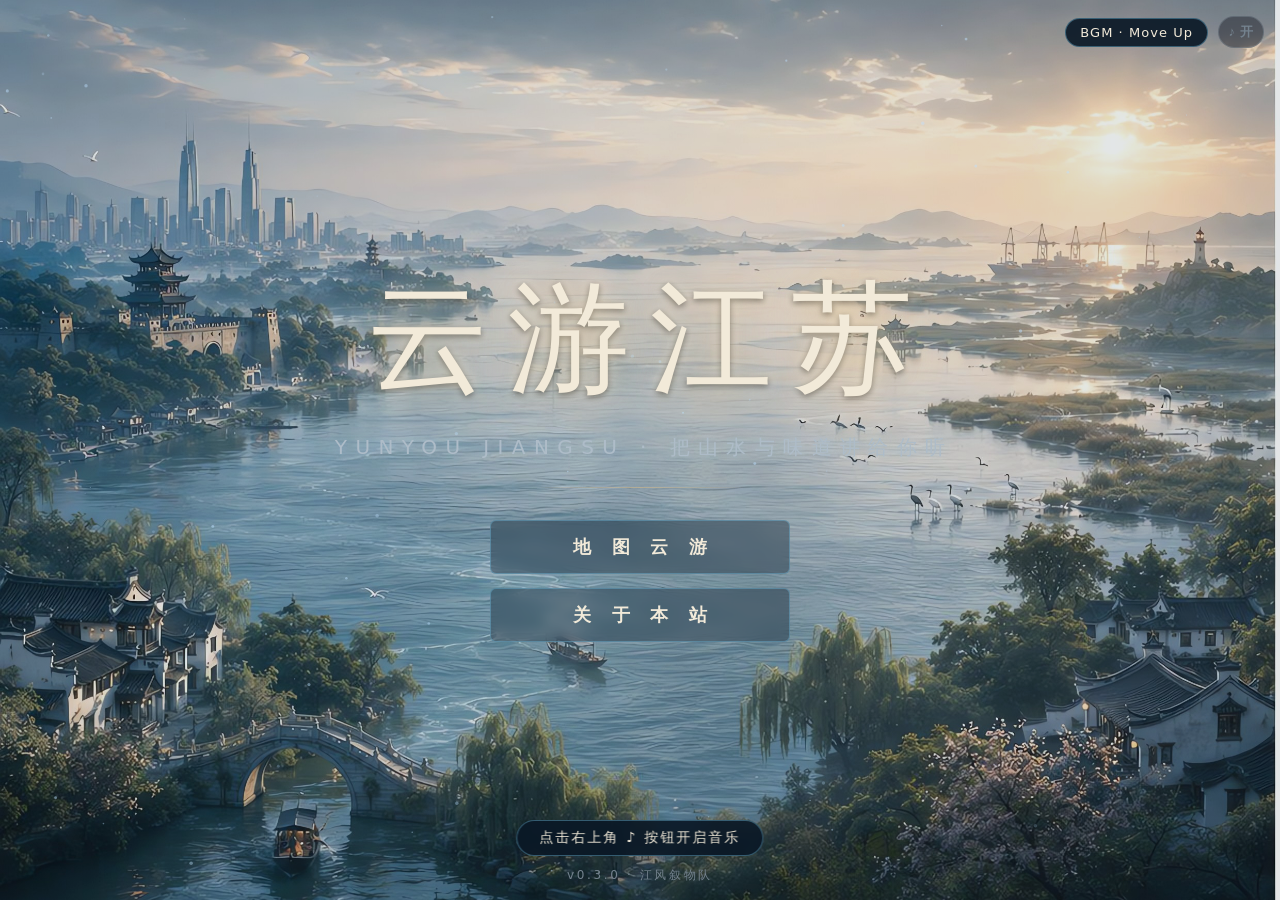
==== commit 4a6b9bde: "auto update" ====
--- a/index.html
+++ b/index.html
@@ -4,7 +4,7 @@
 <meta charset="UTF-8">
 <meta name="viewport" content="width=device-width, initial-scale=1.0">
 <title>云游江苏 · 把山水与味道讲给你听</title>
-<link rel="stylesheet" href="yunyou_style.css?v=20260903">
+<link rel="stylesheet" href="yunyou_style.css?v=20260904">
 </head>
 <body>
 
@@ -27,7 +27,7 @@
     </div>
   </div>
 
-  <div id="version"><span id="versionText">v0.3.0 · 地理师范生团队</span></div>  <div id="bgmTip">点击右上角 ♪ 按钮开启音乐</div>
+  <div id="version"><span id="versionText">v0.3.0 · 江风叙物队</span></div>  <div id="bgmTip">点击右上角 ♪ 按钮开启音乐</div>
 
   <div id="musicBar">
     <span class="musicName">BGM · Move Up</span>
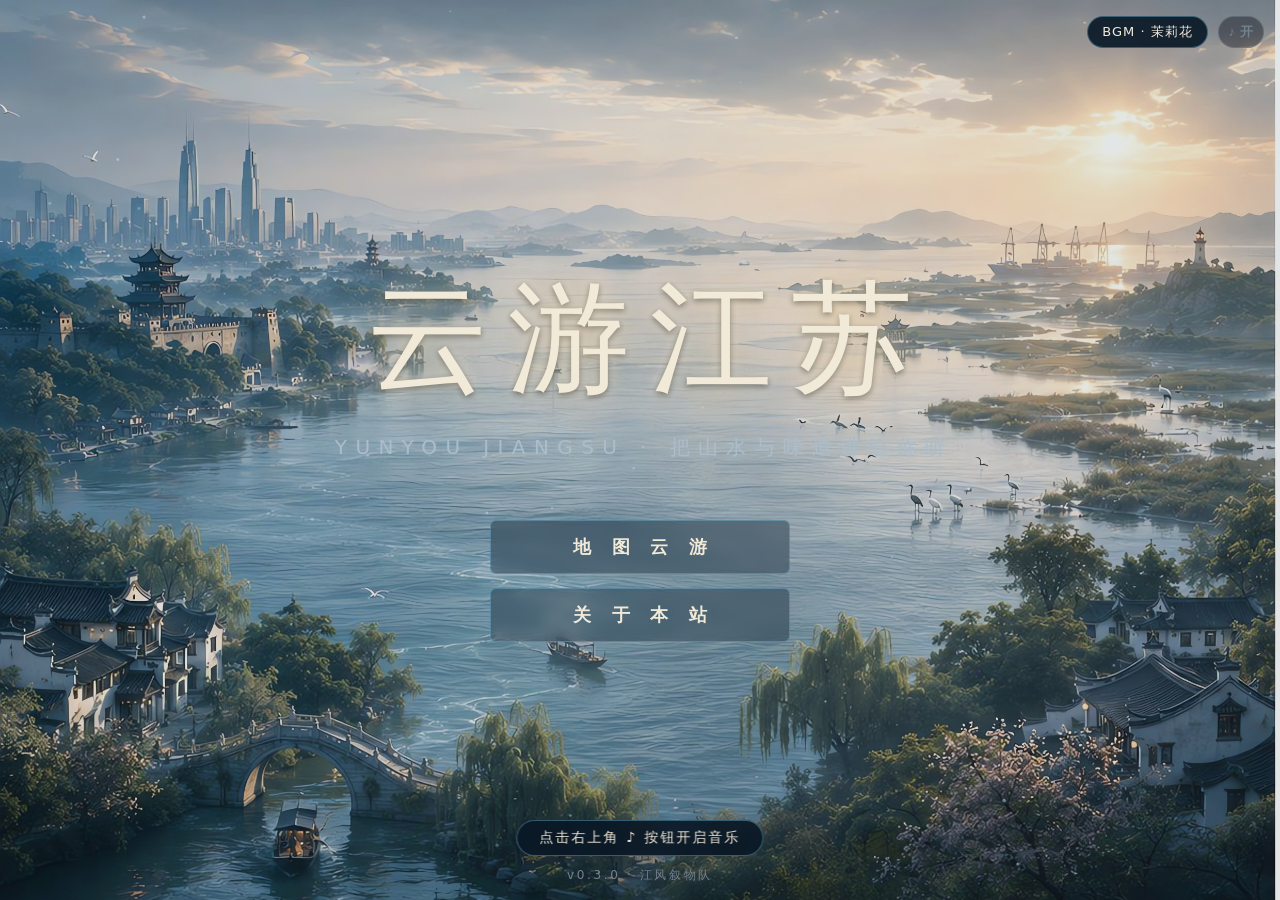
==== commit 25ace67a: "auto update" ====
--- a/index.html
+++ b/index.html
@@ -4,7 +4,7 @@
 <meta charset="UTF-8">
 <meta name="viewport" content="width=device-width, initial-scale=1.0">
 <title>云游江苏 · 把山水与味道讲给你听</title>
-<link rel="stylesheet" href="yunyou_style.css?v=20260904">
+<link rel="stylesheet" href="yunyou_style.css?v=20260906">
 </head>
 <body>
 
@@ -30,7 +30,7 @@
   <div id="version"><span id="versionText">v0.3.0 · 江风叙物队</span></div>  <div id="bgmTip">点击右上角 ♪ 按钮开启音乐</div>
 
   <div id="musicBar">
-    <span class="musicName">BGM · Move Up</span>
+    <span class="musicName">BGM · 茉莉花</span>
     <button id="musicBtn" type="button" aria-pressed="false">♪ 开</button>
   </div>
 </div>
@@ -41,7 +41,7 @@
     <button id="backBtn" type="button">← 返回</button>
     <span id="mapHint">点击地图上的城市节点，进入它的风景 / 美食 / 故事</span>
     <div id="musicBar">
-      <span class="musicName">BGM · Move Up</span>
+      <span class="musicName">BGM · 茉莉花</span>
       <button id="musicBtn" type="button" aria-pressed="false">♪ 开</button>
     </div>
   </div>
@@ -91,7 +91,7 @@
     <button id="backBtn2" type="button">← 返回地图</button>
     <span id="cityTitle"></span>
     <div id="musicBar">
-      <span class="musicName">BGM · Move Up</span>
+      <span class="musicName">BGM · 茉莉花</span>
       <button id="musicBtn" type="button" aria-pressed="false">♪ 开</button>
     </div>
   </div>
@@ -118,7 +118,7 @@
     <button id="backBtn3" type="button">← 返回</button>
     <span id="aboutTitle">关 于 本 站</span>
     <div id="musicBar">
-      <span class="musicName">BGM · Move Up</span>
+      <span class="musicName">BGM · 茉莉花</span>
       <button id="musicBtn" type="button" aria-pressed="false">♪ 开</button>
     </div>
   </div>
@@ -141,12 +141,12 @@
 <!-- 未开通城市提示 -->
 <div id="toast"></div>
 
-<script src="city_data.js?v=20260903"></script>
-<script src="nanjing_stories.js?v=20260903"></script>
-<script src="cloud_data.js?v=20260903"></script>
-<script src="jiangsu_map.js?v=20260903"></script>
-<script src="songs.js?v=20260903"></script>
-<script src="site_config.js?v=20260903"></script>
-<script src="yunyou_script.js?v=20260903"></script>
+<script src="city_data.js?v=20260906"></script>
+<script src="nanjing_stories.js?v=20260906"></script>
+<script src="cloud_data.js?v=20260906"></script>
+<script src="jiangsu_map.js?v=20260906"></script>
+<script src="songs.js?v=20260906"></script>
+<script src="site_config.js?v=20260906"></script>
+<script src="yunyou_script.js?v=20260906"></script>
 </body>
 </html>
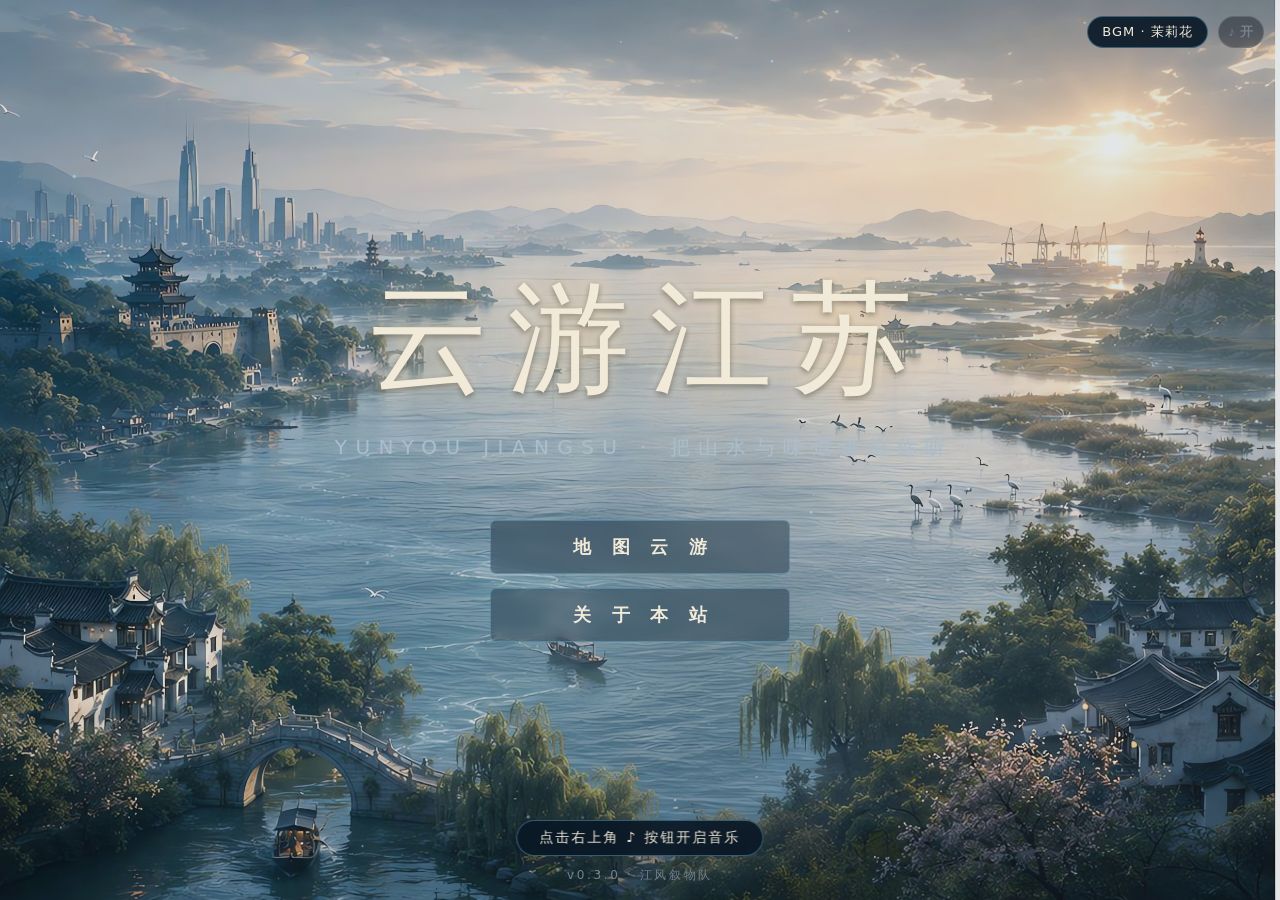
==== commit aa985118: "auto update" ====
--- a/index.html
+++ b/index.html
@@ -4,7 +4,7 @@
 <meta charset="UTF-8">
 <meta name="viewport" content="width=device-width, initial-scale=1.0">
 <title>云游江苏 · 把山水与味道讲给你听</title>
-<link rel="stylesheet" href="yunyou_style.css?v=20260906">
+<link rel="stylesheet" href="yunyou_style.css?v=20260908">
 </head>
 <body>
 
@@ -71,7 +71,6 @@
         <line x1="480" y1="30" x2="480" y2="530"/>
       </g>
 
-      <text x="630" y="60" text-anchor="end" fill="rgba(220,240,255,0.75)" font-size="15" letter-spacing="6">江 苏 省 示 意 图</text>
       <text x="630" y="84" text-anchor="end" fill="rgba(160,200,235,0.55)" font-size="12" letter-spacing="2">十三个地级市 · 点击城市云游</text>
 
       <g id="cityRegions"></g>
@@ -131,6 +130,8 @@
     <p class="about-p">本项目为"建行杯"江苏大学生创新大赛（2026）高教主赛道 · 本科生创意组参赛项目。网站为纯静态离线实现，无外部地图依赖，数据为团队原创采集整理。</p>
     <h3>资源与版权说明</h3>
     <p class="about-p" id="copyrightText" style="white-space:pre-line"></p>
+    <h3>联系我们</h3>
+    <p class="about-p">欢迎来信交流、建议或纠错：<a href="mailto:1806719737@qq.com">1806719737@qq.com</a></p>
     <div id="aboutEnd">— 云游江苏 · 把山水与味道讲给你听 —</div>
   </div>
 </div>
@@ -141,12 +142,12 @@
 <!-- 未开通城市提示 -->
 <div id="toast"></div>
 
-<script src="city_data.js?v=20260906"></script>
-<script src="nanjing_stories.js?v=20260906"></script>
-<script src="cloud_data.js?v=20260906"></script>
-<script src="jiangsu_map.js?v=20260906"></script>
-<script src="songs.js?v=20260906"></script>
-<script src="site_config.js?v=20260906"></script>
-<script src="yunyou_script.js?v=20260906"></script>
+<script src="city_data.js?v=20260908"></script>
+<script src="nanjing_stories.js?v=20260908"></script>
+<script src="cloud_data.js?v=20260908"></script>
+<script src="jiangsu_map.js?v=20260908"></script>
+<script src="songs.js?v=20260908"></script>
+<script src="site_config.js?v=20260908"></script>
+<script src="yunyou_script.js?v=20260908"></script>
 </body>
 </html>
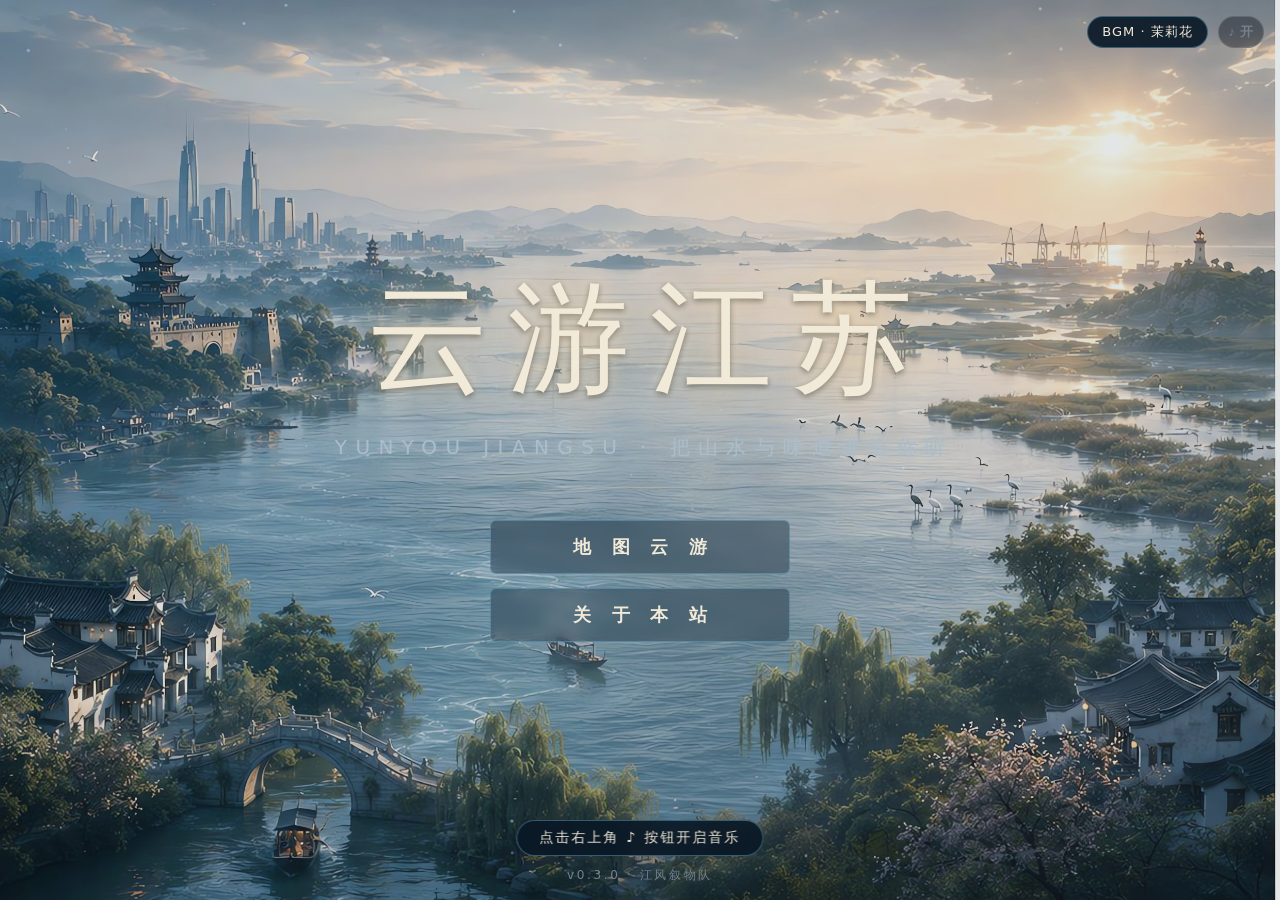
==== commit 11f955f3: "auto update" ====
--- a/index.html
+++ b/index.html
@@ -4,7 +4,7 @@
 <meta charset="UTF-8">
 <meta name="viewport" content="width=device-width, initial-scale=1.0">
 <title>云游江苏 · 把山水与味道讲给你听</title>
-<link rel="stylesheet" href="yunyou_style.css?v=20260908">
+<link rel="stylesheet" href="yunyou_style.css?v=20260911c">
 </head>
 <body>
 
@@ -130,6 +130,8 @@
     <p class="about-p">本项目为"建行杯"江苏大学生创新大赛（2026）高教主赛道 · 本科生创意组参赛项目。网站为纯静态离线实现，无外部地图依赖，数据为团队原创采集整理。</p>
     <h3>资源与版权说明</h3>
     <p class="about-p" id="copyrightText" style="white-space:pre-line"></p>
+    <h3>景区官方渠道说明</h3>
+    <p class="about-p">风景页中的"官方渠道"按钮指向景区自有官方网站，"复制公众号"按钮用于复制景区官方公众号名称，便于在微信中搜索关注。本站仅提供景区官方渠道的信息索引，不参与任何票务交易、不代收任何费用，也不构成在线旅游经营服务；门票价格、开放时间与预约规则请以景区官方发布为准。目前已在全省 13 个设区市的景点上线；部分景区官网尚未启用 HTTPS 加密或暂无独立官网，相应入口以官方公众号指引为准。</p>
     <h3>联系我们</h3>
     <p class="about-p">欢迎来信交流、建议或纠错：<a href="mailto:1806719737@qq.com">1806719737@qq.com</a></p>
     <div id="aboutEnd">— 云游江苏 · 把山水与味道讲给你听 —</div>
@@ -142,12 +144,12 @@
 <!-- 未开通城市提示 -->
 <div id="toast"></div>
 
-<script src="city_data.js?v=20260908"></script>
-<script src="nanjing_stories.js?v=20260908"></script>
-<script src="cloud_data.js?v=20260908"></script>
-<script src="jiangsu_map.js?v=20260908"></script>
-<script src="songs.js?v=20260908"></script>
-<script src="site_config.js?v=20260908"></script>
-<script src="yunyou_script.js?v=20260908"></script>
+<script src="city_data.js?v=20260911c"></script>
+<script src="nanjing_stories.js?v=20260911c"></script>
+<script src="cloud_data.js?v=20260911c"></script>
+<script src="jiangsu_map.js?v=20260911c"></script>
+<script src="songs.js?v=20260911c"></script>
+<script src="site_config.js?v=20260911c"></script>
+<script src="yunyou_script.js?v=20260911c"></script>
 </body>
 </html>
--- a/yunyou_style.css
+++ b/yunyou_style.css
@@ -405,6 +405,62 @@
 .g-dots .dot.active { background: #ffd98a; }
 .card p { font-size: var(--fs-16); line-height: 1.9; color: var(--text); }
 
+/* ===== 景区官方渠道入口（卡片底部） ===== */
+.ticket-box {
+  margin-top: 14px;
+  padding-top: 12px;
+  border-top: 1px dashed var(--teal-soft);
+}
+.ticket-row {
+  display: flex;
+  flex-wrap: wrap;
+  align-items: center;
+  gap: 8px;
+}
+.ticket-note {
+  flex: 1 1 100%;
+  font-size: 13px;
+  line-height: 1.65;
+  color: var(--text-2);
+}
+.ticket-btn {
+  flex: none;
+  display: inline-flex;
+  align-items: center;
+  padding: 5px 14px;
+  border: 1px solid var(--teal-border);
+  border-radius: 999px;
+  background: transparent;
+  color: var(--teal);
+  font-size: 13px;
+  letter-spacing: 0.06em;
+  line-height: 1.6;
+  text-decoration: none;
+  cursor: pointer;
+  transition: background 0.2s ease, color 0.2s ease, border-color 0.2s ease;
+}
+.ticket-btn:hover {
+  background: var(--teal-soft);
+  color: var(--ink-900);
+  border-color: var(--teal);
+}
+.ticket-btn.wx {
+  border-color: var(--gold-soft);
+  color: var(--gold);
+}
+.ticket-btn.wx:hover,
+.ticket-btn.copied {
+  background: var(--gold-soft);
+  color: var(--ink-900);
+  border-color: var(--gold);
+}
+.ticket-disclaimer {
+  margin-top: 9px;
+  font-size: 12px;
+  line-height: 1.6;
+  color: var(--text-3);
+}
+
 #tabContent { min-height: 120px; }
 #tabContent.has-bg {
   border-radius: 16px;
